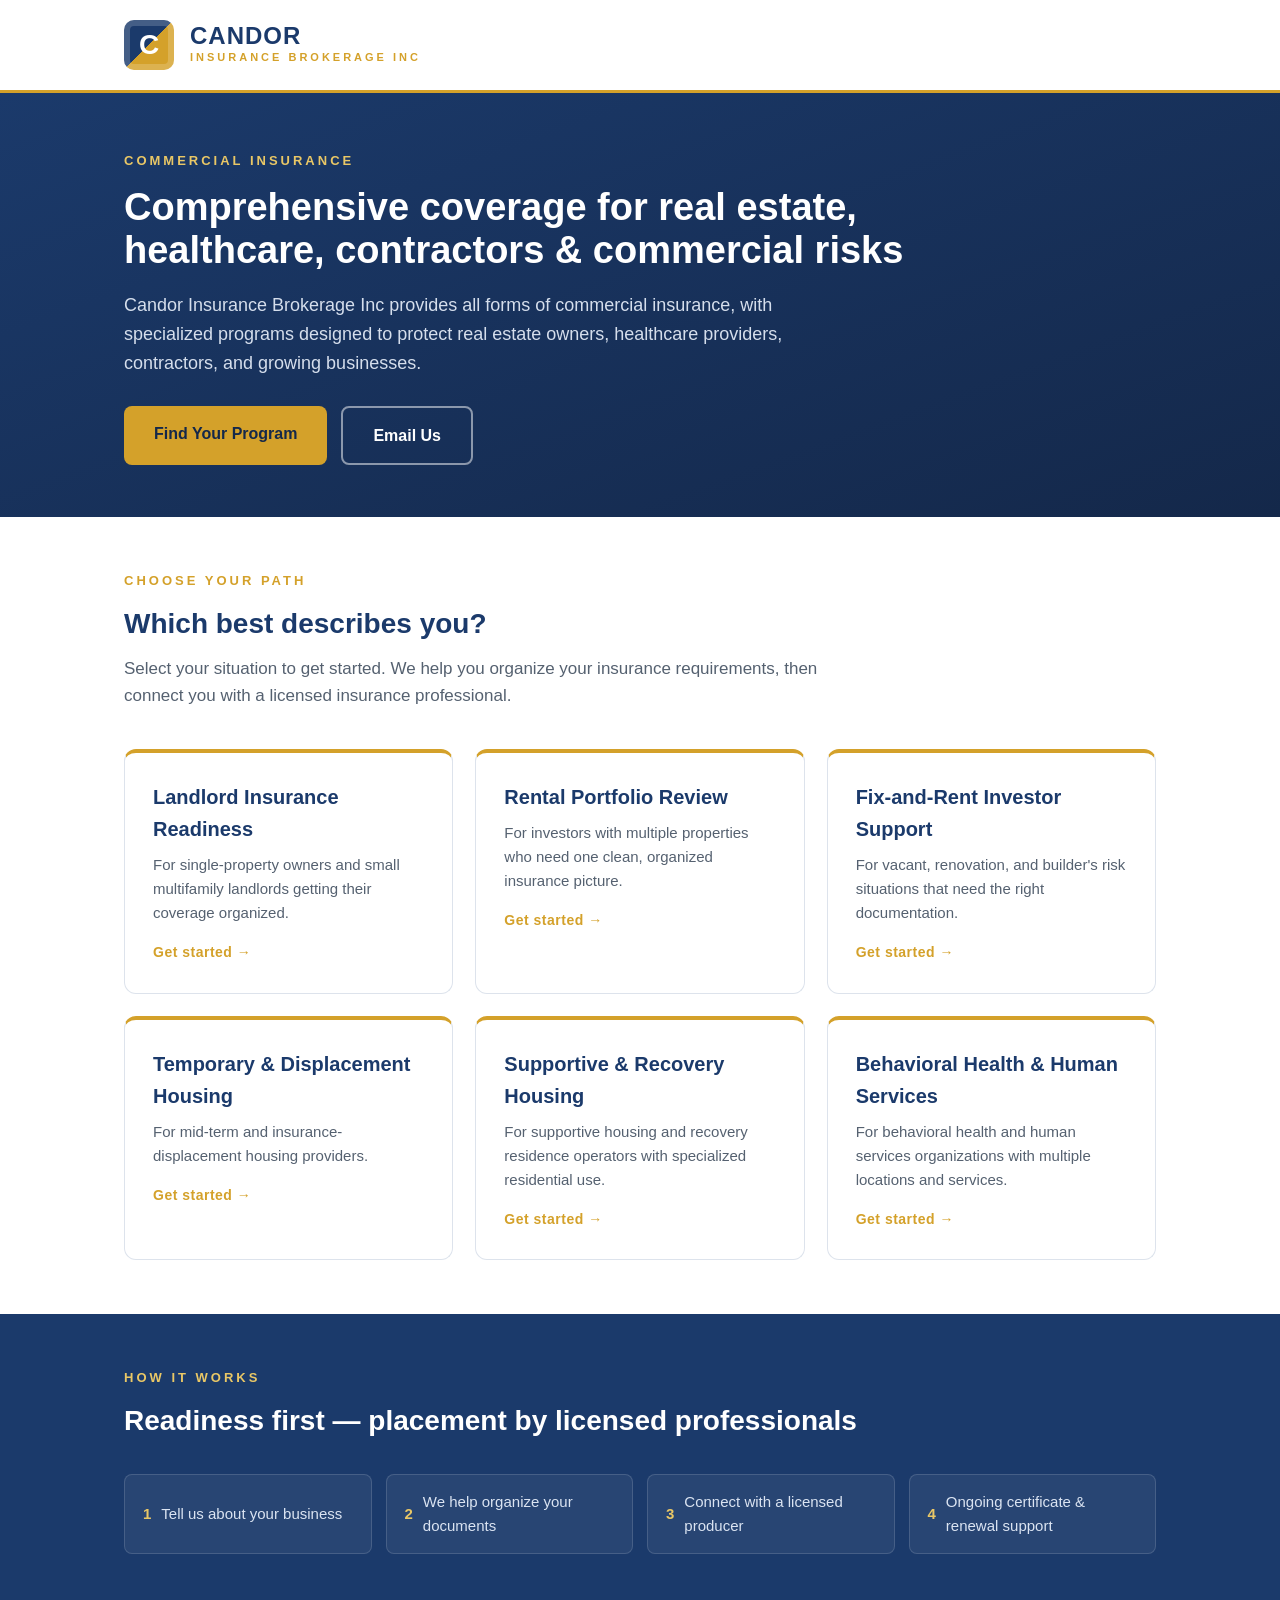
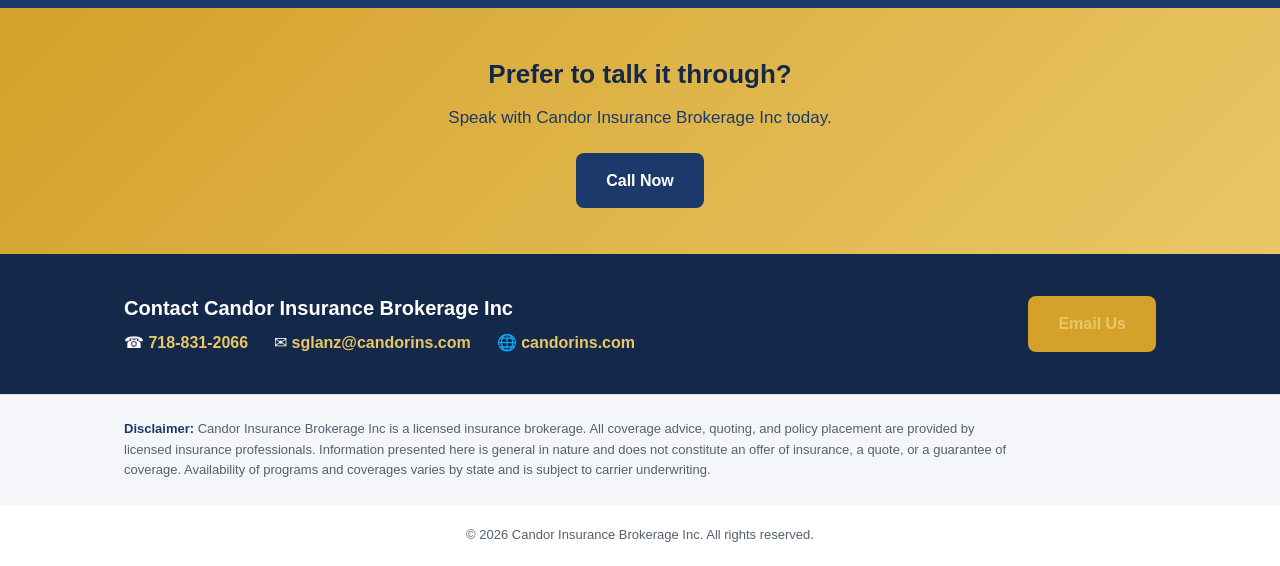
==== index.html @ ab4ee423 "Add files via upload" ====
<!DOCTYPE html>
<html lang="en">
<head>
<meta charset="UTF-8">
<meta name="viewport" content="width=device-width, initial-scale=1.0">
<title>Candor Insurance Brokerage Inc — Commercial Insurance for Real Estate, Healthcare &amp; Contractors</title>
<link rel="stylesheet" href="candor-styles.css">
<style>
  /* Hub-specific additions on top of the shared stylesheet */
  .seg-grid { margin-top: 40px; display: grid; grid-template-columns: repeat(auto-fit, minmax(300px, 1fr)); gap: 22px; }
  .seg-card {
    background: #fff; border: 1px solid var(--line); border-top: 4px solid var(--gold);
    border-radius: 12px; padding: 28px; text-decoration: none; color: inherit; display: block;
    transition: transform .15s ease, box-shadow .15s ease;
  }
  .seg-card:hover { transform: translateY(-4px); box-shadow: 0 12px 30px rgba(20,40,74,.12); }
  .seg-card h3 { color: var(--navy); font-size: 20px; margin-bottom: 8px; }
  .seg-card p { color: var(--slate); font-size: 15px; margin-bottom: 14px; }
  .seg-card .go { color: var(--gold); font-weight: 700; font-size: 14px; letter-spacing: .5px; }
  .seg-card:hover .go { color: var(--navy); }
</style>
</head>
<body>

<header>
  <div class="wrap brand">
    <div class="mark">C</div>
    <div class="brand-text">
      <div class="name">CANDOR</div>
      <div class="sub">Insurance Brokerage Inc</div>
    </div>
  </div>
</header>

<section class="hero">
  <div class="wrap">
    <div class="eyebrow-h">Commercial Insurance</div>
    <h1>Comprehensive coverage for real estate, healthcare, contractors &amp; commercial risks</h1>
    <p class="lead">Candor Insurance Brokerage Inc provides all forms of commercial insurance, with specialized programs designed to protect real estate owners, healthcare providers, contractors, and growing businesses.</p>
    <div class="cta-row">
      <a class="btn btn-gold" href="#segments">Find Your Program</a>
      <a class="btn btn-ghost" id="emailBtn" href="#">Email Us</a>
    </div>
  </div>
</section>

<section class="block" id="segments">
  <div class="wrap">
    <div class="eyebrow">Choose Your Path</div>
    <h2 class="title">Which best describes you?</h2>
    <p class="sub">Select your situation to get started. We help you organize your insurance requirements, then connect you with a licensed insurance professional.</p>
    <div class="seg-grid">

      <a class="seg-card" href="landlord-insurance-readiness.html">
        <h3>Landlord Insurance Readiness</h3>
        <p>For single-property owners and small multifamily landlords getting their coverage organized.</p>
        <span class="go">Get started &rarr;</span>
      </a>

      <a class="seg-card" href="rental-portfolio-review.html">
        <h3>Rental Portfolio Review</h3>
        <p>For investors with multiple properties who need one clean, organized insurance picture.</p>
        <span class="go">Get started &rarr;</span>
      </a>

      <a class="seg-card" href="fix-and-rent-investor.html">
        <h3>Fix-and-Rent Investor Support</h3>
        <p>For vacant, renovation, and builder's risk situations that need the right documentation.</p>
        <span class="go">Get started &rarr;</span>
      </a>

      <a class="seg-card" href="temporary-displacement-housing.html">
        <h3>Temporary &amp; Displacement Housing</h3>
        <p>For mid-term and insurance-displacement housing providers.</p>
        <span class="go">Get started &rarr;</span>
      </a>

      <a class="seg-card" href="supportive-recovery-housing.html">
        <h3>Supportive &amp; Recovery Housing</h3>
        <p>For supportive housing and recovery residence operators with specialized residential use.</p>
        <span class="go">Get started &rarr;</span>
      </a>

      <a class="seg-card" href="behavioral-health-human-services.html">
        <h3>Behavioral Health &amp; Human Services</h3>
        <p>For behavioral health and human services organizations with multiple locations and services.</p>
        <span class="go">Get started &rarr;</span>
      </a>

    </div>
  </div>
</section>

<section class="block docs">
  <div class="wrap">
    <div class="eyebrow">How It Works</div>
    <h2 class="title">Readiness first — placement by licensed professionals</h2>
    <div class="doc-grid">
      <div class="doc"><span class="chk">1</span>Tell us about your business</div>
      <div class="doc"><span class="chk">2</span>We help organize your documents</div>
      <div class="doc"><span class="chk">3</span>Connect with a licensed producer</div>
      <div class="doc"><span class="chk">4</span>Ongoing certificate &amp; renewal support</div>
    </div>
  </div>
</section>

<section class="cta-band">
  <div class="wrap">
    <h2>Prefer to talk it through?</h2>
    <p>Speak with Candor Insurance Brokerage Inc today.</p>
    <a class="btn btn-dark" id="callBtn" href="#">Call Now</a>
  </div>
</section>

<section class="contact" id="contact">
  <div class="wrap contact-inner">
    <div>
      <h3>Contact Candor Insurance Brokerage Inc</h3>
      <div class="lines">
        <span>&#9742; <a id="phoneLink" href="#">718-831-2066</a></span>
        <span>&#9993; <a id="emailLink" href="#">sglanz@candorins.com</a></span>
        <span>&#127760; <a href="https://candorins.com">candorins.com</a></span>
      </div>
    </div>
    <a class="btn btn-gold" id="contactEmailBtn" href="#">Email Us</a>
  </div>
</section>

<div class="disclaimer">
  <div class="wrap">
    <p><strong>Disclaimer:</strong> Candor Insurance Brokerage Inc is a licensed insurance brokerage. All coverage advice, quoting, and policy placement are provided by licensed insurance professionals. Information presented here is general in nature and does not constitute an offer of insurance, a quote, or a guarantee of coverage. Availability of programs and coverages varies by state and is subject to carrier underwriting.</p>
  </div>
</div>

<footer><div class="wrap">&copy; 2026 Candor Insurance Brokerage Inc. All rights reserved.</div></footer>

<script>
  var CANDOR_EMAIL = "sglanz@candorins.com";
  var PHONE_DIAL   = "7188312066";

  var subject = encodeURIComponent('Insurance Inquiry [SRC-GEN]');
  var body = encodeURIComponent('Source: cib / landing / SRC-GEN\nPage: ' + window.location.href + '\n\nPlease tell us about your business:\n');
  var mailto = 'mailto:' + CANDOR_EMAIL + '?subject=' + subject + '&body=' + body;
  ['emailBtn','emailLink','contactEmailBtn'].forEach(function(id){ var el=document.getElementById(id); if(el) el.setAttribute('href', mailto); });
  ['phoneLink','callBtn'].forEach(function(id){ var el=document.getElementById(id); if(el) el.setAttribute('href','tel:'+PHONE_DIAL); });
</script>

</body>
</html>
---- candor-styles.css ----
/* ==========================================================================
   Candor Insurance Brokerage Inc — shared segment landing page styles
   Navy / gold identity. Used by all six per-segment pages.
   ========================================================================== */
:root {
  --navy: #1b3a6b;
  --navy-deep: #14284a;
  --gold: #d4a12a;
  --gold-soft: #e9c766;
  --ink: #222831;
  --slate: #556170;
  --paper: #ffffff;
  --mist: #f4f6fa;
  --line: #dde3ec;
}
* { margin: 0; padding: 0; box-sizing: border-box; }
html { scroll-behavior: smooth; }
body {
  font-family: -apple-system, "Segoe UI", Roboto, Helvetica, Arial, sans-serif;
  color: var(--ink); background: var(--paper); line-height: 1.6; -webkit-font-smoothing: antialiased;
}
.wrap { max-width: 1080px; margin: 0 auto; padding: 0 24px; }

/* Header */
header { background: var(--paper); border-bottom: 3px solid var(--gold); padding: 20px 0; }
.brand { display: flex; align-items: center; gap: 16px; }
.mark {
  width: 50px; height: 50px; flex: none;
  background: linear-gradient(135deg, var(--navy) 0%, var(--navy) 50%, var(--gold) 50%, var(--gold) 100%);
  border-radius: 10px; display: flex; align-items: center; justify-content: center;
  color: #fff; font-weight: 800; font-size: 28px; box-shadow: inset 0 0 0 6px rgba(255,255,255,.18);
}
.brand-text .name { font-size: 24px; font-weight: 800; color: var(--navy); letter-spacing: 1px; line-height: 1.1; }
.brand-text .sub { font-size: 11px; font-weight: 600; color: var(--gold); letter-spacing: 3px; text-transform: uppercase; }

/* Hero */
.hero { background: linear-gradient(160deg, var(--navy) 0%, var(--navy-deep) 100%); color: #fff; padding: 58px 0 52px; }
.hero .eyebrow-h { color: var(--gold-soft); font-weight: 700; font-size: 13px; letter-spacing: 3px; text-transform: uppercase; margin-bottom: 14px; }
.hero h1 { font-size: 38px; line-height: 1.15; font-weight: 800; max-width: 800px; }
.hero p.lead { margin-top: 18px; font-size: 18px; max-width: 680px; color: #d5deec; }
.cta-row { margin-top: 28px; display: flex; flex-wrap: wrap; gap: 14px; }
.btn {
  display: inline-block; padding: 15px 30px; border-radius: 8px; font-weight: 700; font-size: 16px;
  text-decoration: none; border: none; cursor: pointer; transition: transform .15s ease, box-shadow .15s ease;
}
.btn-gold { background: var(--gold); color: var(--navy-deep); }
.btn-gold:hover { transform: translateY(-2px); box-shadow: 0 8px 20px rgba(212,161,42,.35); }
.btn-ghost { border: 2px solid rgba(255,255,255,.5); color: #fff; }
.btn-ghost:hover { border-color: #fff; }
.btn-dark { background: var(--navy); color: #fff; }
.btn-dark:hover { transform: translateY(-2px); box-shadow: 0 8px 20px rgba(20,40,74,.3); }

/* Generic section */
section.block { padding: 54px 0; }
.eyebrow { color: var(--gold); font-weight: 700; font-size: 13px; letter-spacing: 3px; text-transform: uppercase; margin-bottom: 10px; }
h2.title { font-size: 28px; color: var(--navy); font-weight: 800; }
h2.title + p.sub { color: var(--slate); font-size: 17px; margin-top: 8px; max-width: 740px; }

/* Two-column info (who it helps / common issues) */
.two-col { margin-top: 34px; display: grid; grid-template-columns: 1fr 1fr; gap: 26px; }
.info-card { background: var(--paper); border: 1px solid var(--line); border-top: 4px solid var(--gold); border-radius: 10px; padding: 26px; }
.info-card h3 { font-size: 19px; color: var(--navy); margin-bottom: 14px; }
.info-card ul { list-style: none; }
.info-card li { padding: 7px 0 7px 26px; position: relative; color: var(--slate); font-size: 15px; border-bottom: 1px solid var(--line); }
.info-card li:last-child { border-bottom: none; }
.info-card li:before { content: ""; position: absolute; left: 4px; top: 15px; width: 8px; height: 8px; background: var(--gold); border-radius: 50%; }

/* Documents band */
.docs { background: var(--navy); color: #fff; }
.docs .eyebrow { color: var(--gold-soft); }
.docs h2.title { color: #fff; }
.doc-grid { margin-top: 30px; display: grid; grid-template-columns: repeat(auto-fit, minmax(240px, 1fr)); gap: 14px; }
.doc {
  background: rgba(255,255,255,.06); border: 1px solid rgba(255,255,255,.14); border-radius: 8px;
  padding: 15px 18px; font-size: 15px; color: #dbe4f2; display: flex; align-items: center; gap: 10px;
}
.doc .chk { color: var(--gold-soft); font-weight: 800; flex: none; }

/* How it works */
.steps { margin-top: 34px; display: grid; grid-template-columns: repeat(auto-fit, minmax(230px, 1fr)); gap: 22px; }
.step .num {
  font-size: 15px; font-weight: 800; color: var(--navy-deep); background: var(--gold);
  width: 36px; height: 36px; border-radius: 50%; display: flex; align-items: center; justify-content: center; margin-bottom: 12px;
}
.step h3 { font-size: 17px; color: var(--navy); margin-bottom: 6px; }
.step p { color: var(--slate); font-size: 15px; }

/* Form embed */
.form-section { background: var(--mist); border-top: 1px solid var(--line); }
.form-shell {
  margin-top: 30px; background: var(--paper); border: 1px solid var(--line); border-top: 4px solid var(--gold);
  border-radius: 12px; padding: 14px; max-width: 780px; box-shadow: 0 6px 24px rgba(20,40,74,.06);
}
.form-shell iframe { width: 100%; border: none; min-height: 900px; display: block; border-radius: 8px; }
.form-fallback { padding: 30px; text-align: center; }
.form-fallback p { color: var(--slate); margin-bottom: 18px; }

/* CTA band */
.cta-band { background: linear-gradient(135deg, var(--gold) 0%, var(--gold-soft) 100%); padding: 46px 0; text-align: center; }
.cta-band h2 { font-size: 26px; color: var(--navy-deep); font-weight: 800; }
.cta-band p { color: var(--navy); margin-top: 8px; font-size: 17px; }
.cta-band .btn-dark { margin-top: 22px; }

/* Contact */
.contact { background: var(--navy-deep); color: #fff; padding: 38px 0; }
.contact-inner { display: flex; flex-wrap: wrap; align-items: center; justify-content: space-between; gap: 20px; }
.contact h3 { font-size: 20px; margin-bottom: 6px; }
.contact .lines { display: flex; flex-wrap: wrap; gap: 26px; font-size: 16px; }
.contact a { color: var(--gold-soft); text-decoration: none; font-weight: 600; }

/* Disclaimer + footer */
.disclaimer { background: var(--mist); padding: 24px 0; border-top: 1px solid var(--line); }
.disclaimer p { font-size: 13px; color: var(--slate); max-width: 900px; }
.disclaimer strong { color: var(--navy); }
footer { background: var(--paper); padding: 20px 0; text-align: center; color: var(--slate); font-size: 13px; }

@media (max-width: 700px) {
  .hero h1 { font-size: 29px; }
  h2.title { font-size: 23px; }
  .two-col { grid-template-columns: 1fr; }
}
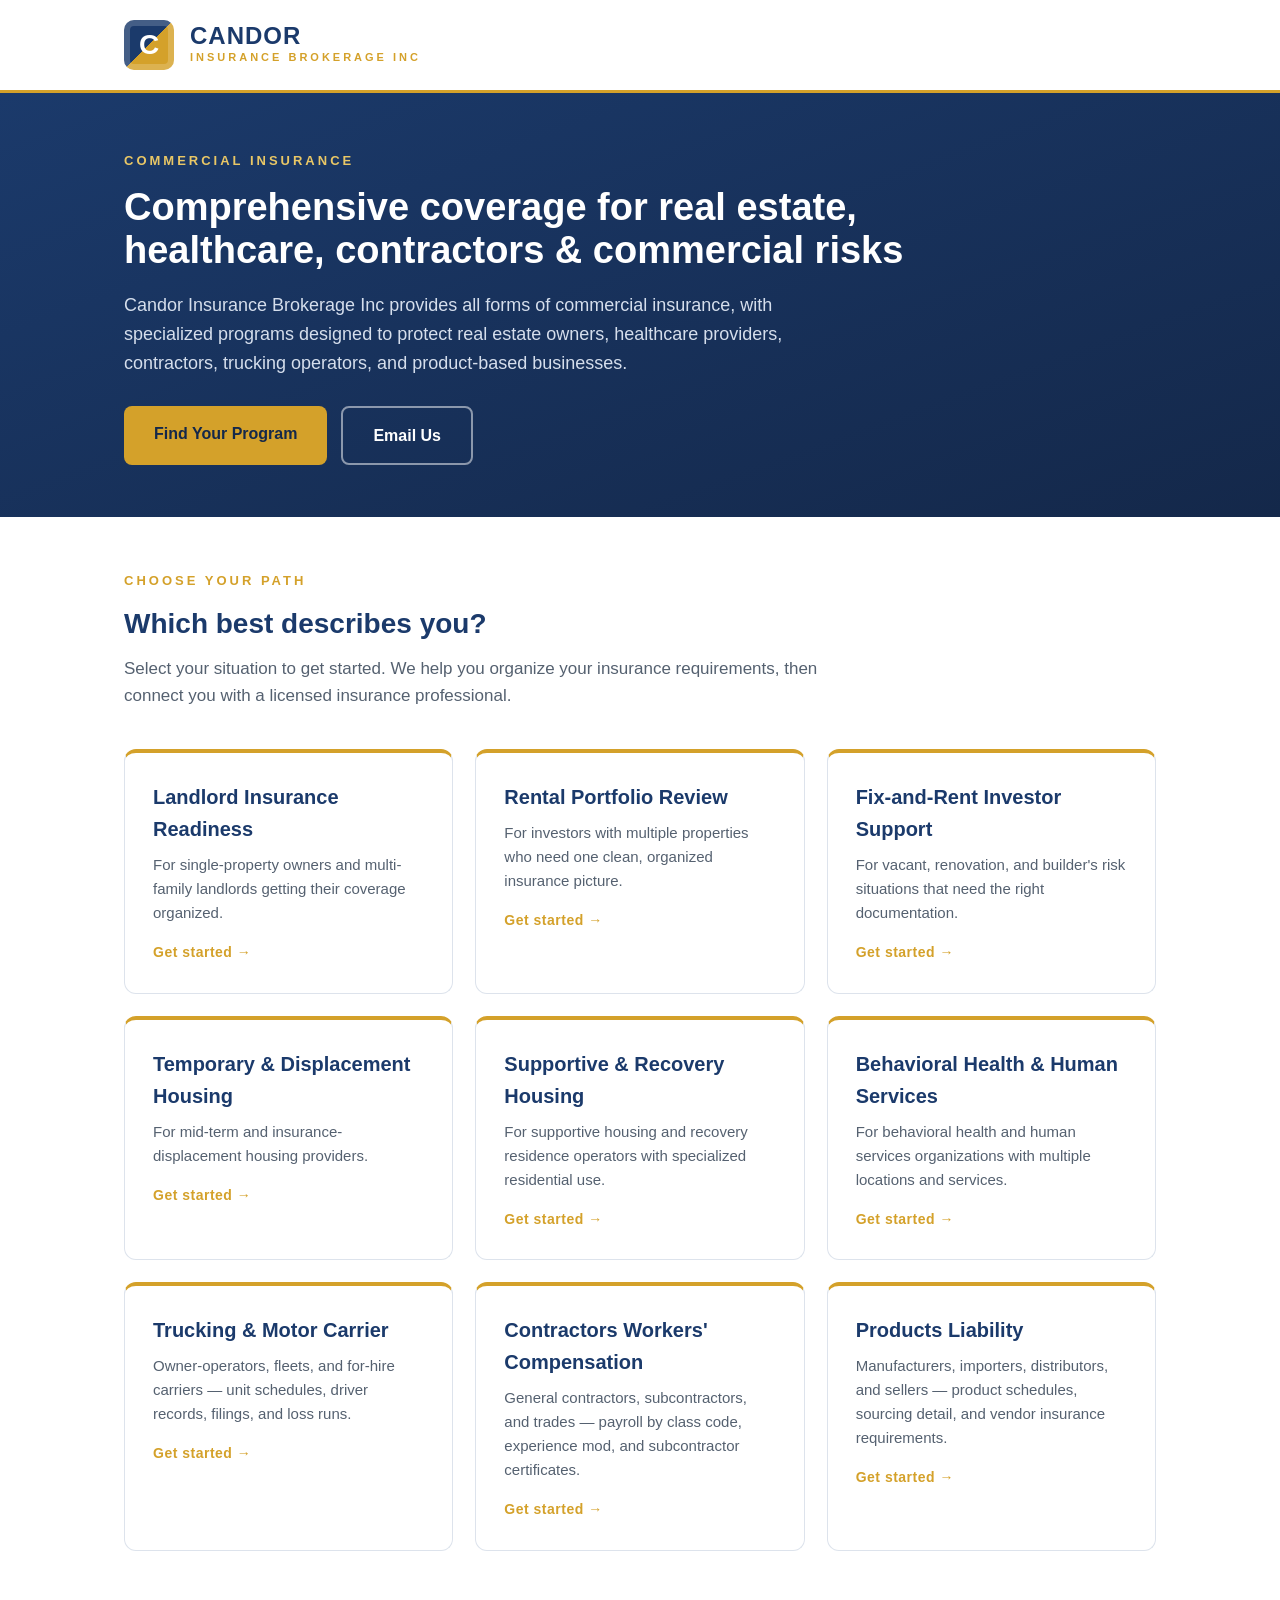
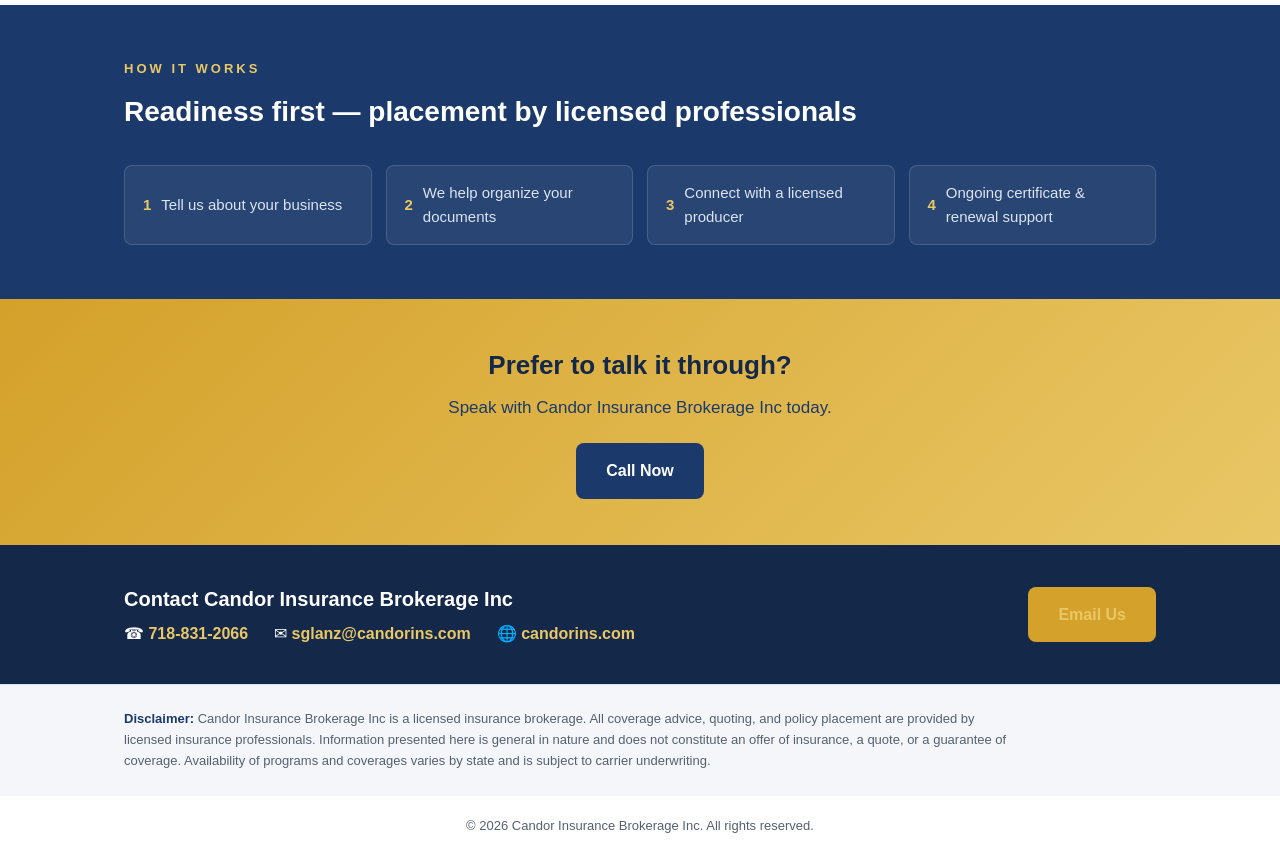
==== commit 5a847786: "Add trucking, contractors WC, and products liability pages; expand landlord occupancy coverage Co-au" ====
--- a/index.html
+++ b/index.html
@@ -36,7 +36,7 @@
   <div class="wrap">
     <div class="eyebrow-h">Commercial Insurance</div>
     <h1>Comprehensive coverage for real estate, healthcare, contractors &amp; commercial risks</h1>
-    <p class="lead">Candor Insurance Brokerage Inc provides all forms of commercial insurance, with specialized programs designed to protect real estate owners, healthcare providers, contractors, and growing businesses.</p>
+    <p class="lead">Candor Insurance Brokerage Inc provides all forms of commercial insurance, with specialized programs designed to protect real estate owners, healthcare providers, contractors, trucking operators, and product-based businesses.</p>
     <div class="cta-row">
       <a class="btn btn-gold" href="#segments">Find Your Program</a>
       <a class="btn btn-ghost" id="emailBtn" href="#">Email Us</a>
@@ -53,7 +53,7 @@
 
       <a class="seg-card" href="landlord-insurance-readiness.html">
         <h3>Landlord Insurance Readiness</h3>
-        <p>For single-property owners and small multifamily landlords getting their coverage organized.</p>
+        <p>For single-property owners and multi-family landlords getting their coverage organized.</p>
         <span class="go">Get started &rarr;</span>
       </a>
 
@@ -84,6 +84,24 @@
       <a class="seg-card" href="behavioral-health-human-services.html">
         <h3>Behavioral Health &amp; Human Services</h3>
         <p>For behavioral health and human services organizations with multiple locations and services.</p>
+        <span class="go">Get started &rarr;</span>
+      </a>
+
+      <a class="seg-card" href="trucking-motor-carrier.html">
+        <h3>Trucking &amp; Motor Carrier</h3>
+        <p>Owner-operators, fleets, and for-hire carriers — unit schedules, driver records, filings, and loss runs.</p>
+        <span class="go">Get started &rarr;</span>
+      </a>
+
+      <a class="seg-card" href="contractors-workers-comp.html">
+        <h3>Contractors Workers&#x27; Compensation</h3>
+        <p>General contractors, subcontractors, and trades — payroll by class code, experience mod, and subcontractor certificates.</p>
+        <span class="go">Get started &rarr;</span>
+      </a>
+
+      <a class="seg-card" href="products-liability.html">
+        <h3>Products Liability</h3>
+        <p>Manufacturers, importers, distributors, and sellers — product schedules, sourcing detail, and vendor insurance requirements.</p>
         <span class="go">Get started &rarr;</span>
       </a>
 
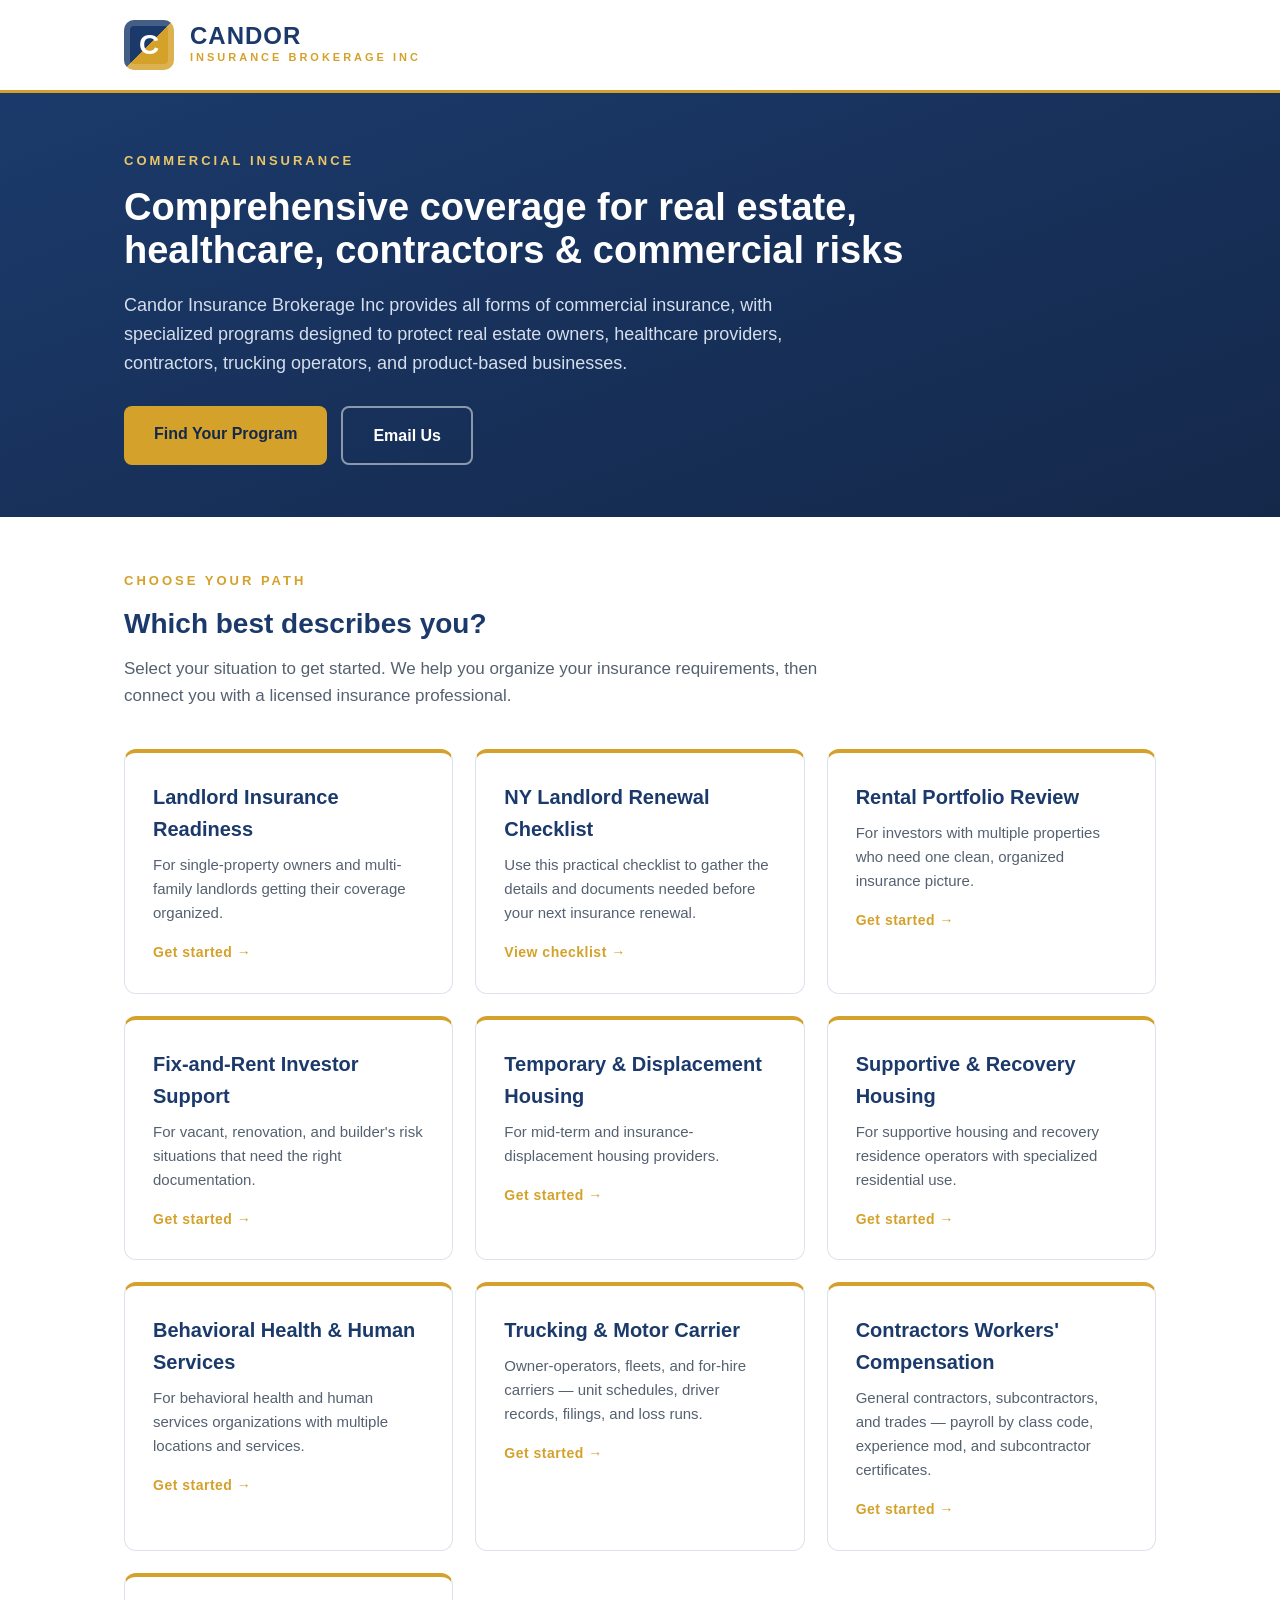
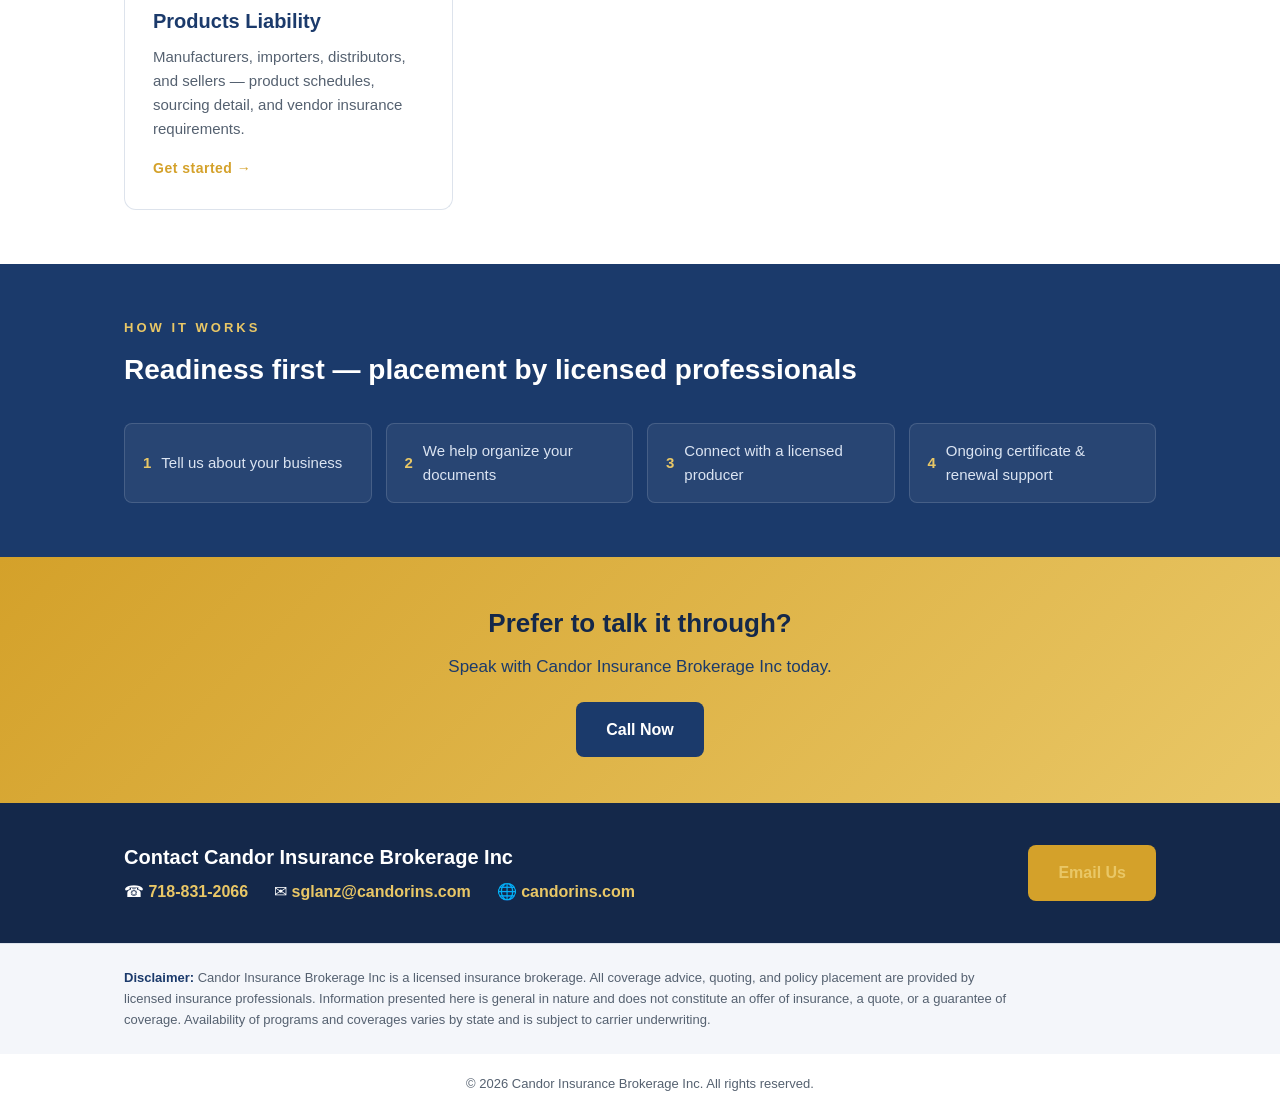
==== commit a3f813d2: "Add NY landlord renewal checklist Co-authored-by: Copilot App <223556219+Copilot@users.noreply.githu" ====
--- a/index.html
+++ b/index.html
@@ -55,6 +55,12 @@
         <h3>Landlord Insurance Readiness</h3>
         <p>For single-property owners and multi-family landlords getting their coverage organized.</p>
         <span class="go">Get started &rarr;</span>
+      </a>
+
+      <a class="seg-card" href="ny-landlord-insurance-renewal-checklist.html">
+        <h3>NY Landlord Renewal Checklist</h3>
+        <p>Use this practical checklist to gather the details and documents needed before your next insurance renewal.</p>
+        <span class="go">View checklist &rarr;</span>
       </a>
 
       <a class="seg-card" href="rental-portfolio-review.html">
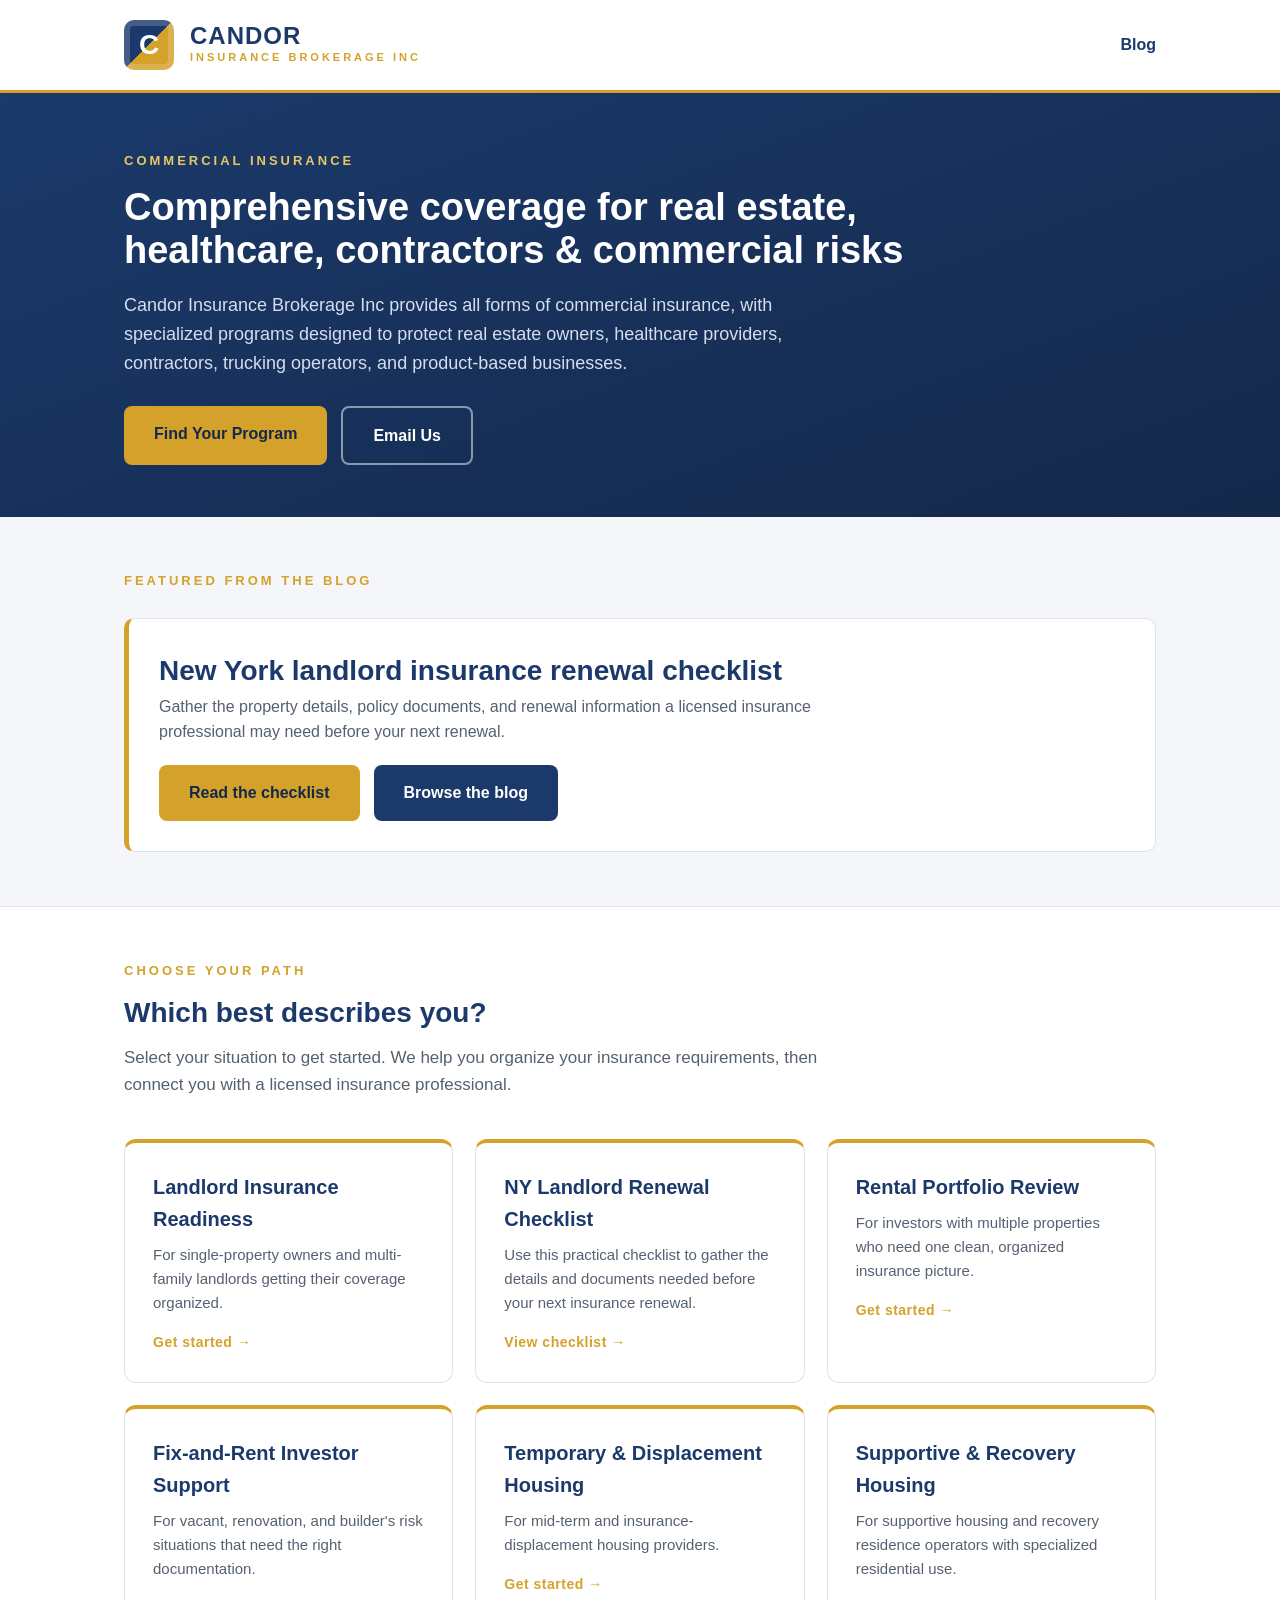
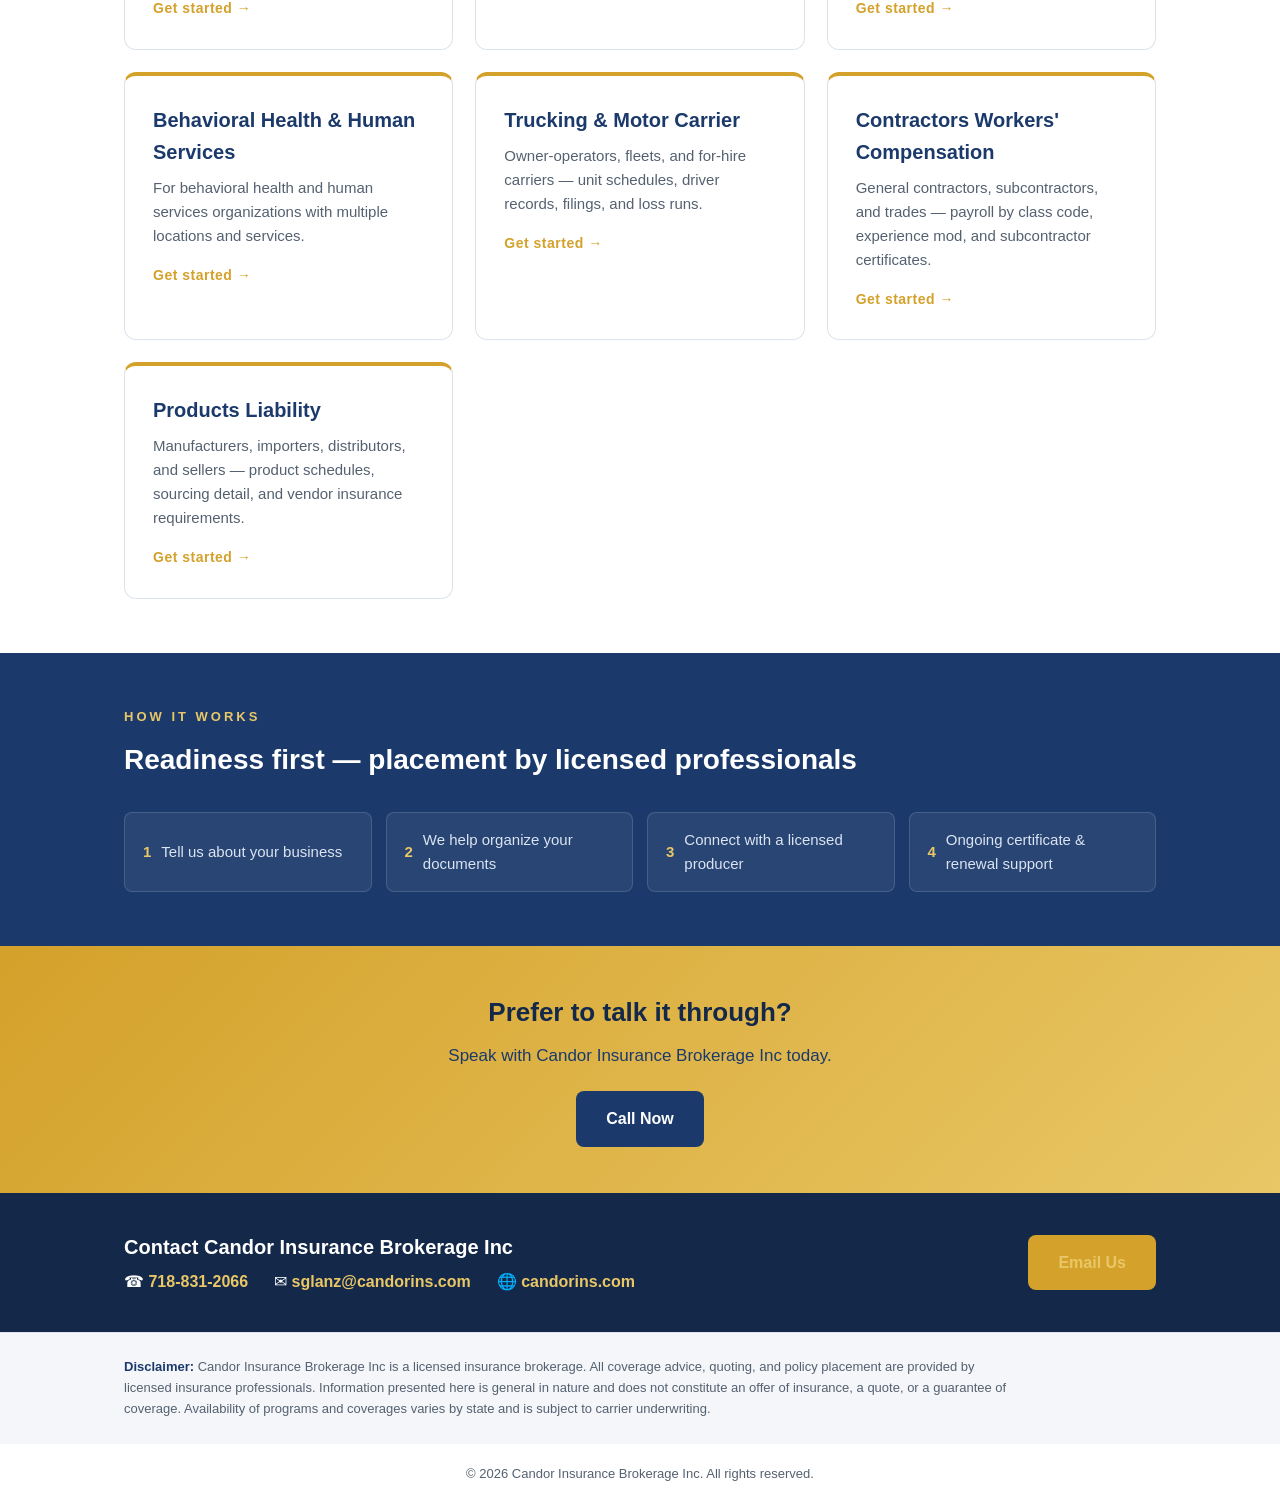
==== commit f50cefdf: "Add blog index and featured article Co-authored-by: Copilot App <223556219+Copilot@users.noreply.git" ====
--- a/index.html
+++ b/index.html
@@ -18,6 +18,17 @@
   .seg-card p { color: var(--slate); font-size: 15px; margin-bottom: 14px; }
   .seg-card .go { color: var(--gold); font-weight: 700; font-size: 14px; letter-spacing: .5px; }
   .seg-card:hover .go { color: var(--navy); }
+  .home-nav { margin-left: auto; }
+  .home-nav a { color: var(--navy); font-weight: 700; text-decoration: none; }
+  .home-nav a:hover, .home-nav a:focus-visible { color: var(--gold); text-decoration: underline; }
+  .featured-post { background: var(--mist); border-bottom: 1px solid var(--line); }
+  .featured-card { margin-top: 26px; background: #fff; border: 1px solid var(--line); border-left: 5px solid var(--gold); border-radius: 10px; padding: 30px; }
+  .featured-card h3 { color: var(--navy); font-size: 24px; line-height: 1.25; margin-bottom: 10px; }
+  .featured-card p { color: var(--slate); max-width: 740px; }
+  .featured-card .cta-row { margin-top: 20px; }
+  @media (max-width: 700px) {
+    .home-nav { margin-left: 0; width: 100%; }
+  }
 </style>
 </head>
 <body>
@@ -29,6 +40,7 @@
       <div class="name">CANDOR</div>
       <div class="sub">Insurance Brokerage Inc</div>
     </div>
+    <nav class="home-nav" aria-label="Main navigation"><a href="blog.html">Blog</a></nav>
   </div>
 </header>
 
@@ -40,6 +52,20 @@
     <div class="cta-row">
       <a class="btn btn-gold" href="#segments">Find Your Program</a>
       <a class="btn btn-ghost" id="emailBtn" href="#">Email Us</a>
+    </div>
+  </div>
+</section>
+
+<section class="block featured-post" aria-labelledby="featured-post-title">
+  <div class="wrap">
+    <div class="eyebrow">Featured from the Blog</div>
+    <div class="featured-card">
+      <h2 class="title" id="featured-post-title">New York landlord insurance renewal checklist</h2>
+      <p>Gather the property details, policy documents, and renewal information a licensed insurance professional may need before your next renewal.</p>
+      <div class="cta-row">
+        <a class="btn btn-gold" href="ny-landlord-insurance-renewal-checklist.html">Read the checklist</a>
+        <a class="btn btn-dark" href="blog.html">Browse the blog</a>
+      </div>
     </div>
   </div>
 </section>
